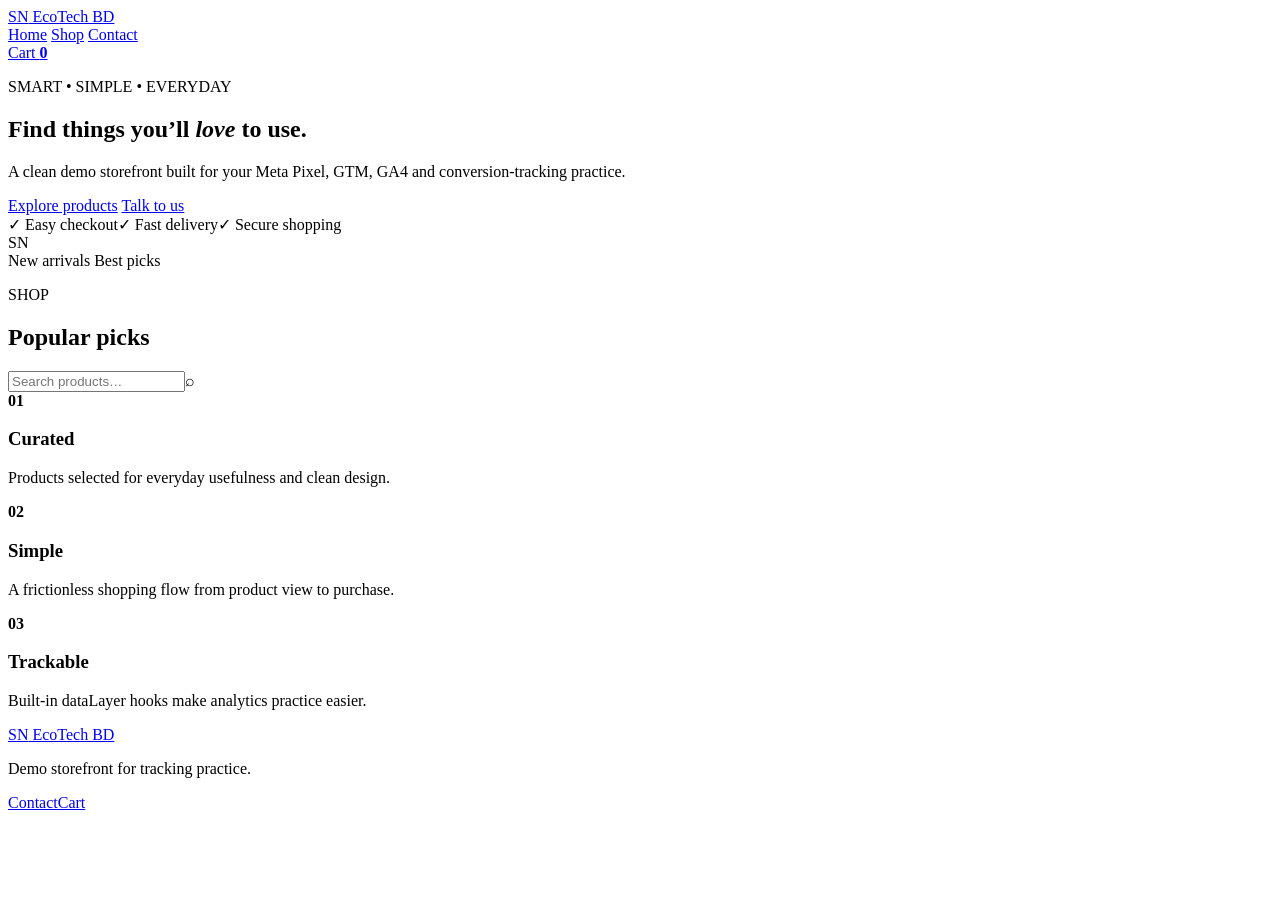
==== index.html @ 8756109b "Add files via upload" ====
<!doctype html>
<html lang="en">
<head>
  <meta charset="utf-8">
  <meta name="viewport" content="width=device-width,initial-scale=1">
  <title>EcoTech BD — Smart Finds for Everyday Life</title>
  <meta name="description" content="EcoTech BD practice e-commerce website for digital marketing and analytics tracking.">
  <link rel="stylesheet" href="assets/style.css">
  <!-- Add your GTM container snippet here later. -->
  <!-- Add Meta Pixel base code here later. -->
  <script>window.dataLayer = window.dataLayer || [];</script>
</head>
<body data-page="home">
<header class="site-header">
  <div class="container nav">
    <a class="logo" href="index.html"><span>SN</span> EcoTech BD</a>
    <nav>
      <a class="active" href="index.html">Home</a>
      <a href="#shop">Shop</a>
      <a href="contact.html">Contact</a>
    </nav>
    <a class="cart-link" href="cart.html">Cart <b id="cartCount">0</b></a>
  </div>
</header>

<main>
<section class="hero">
  <div class="container hero-grid">
    <div>
      <p class="eyebrow">SMART • SIMPLE • EVERYDAY</p>
      <h1>Find things you’ll <em>love</em> to use.</h1>
      <p class="hero-copy">A clean demo storefront built for your Meta Pixel, GTM, GA4 and conversion-tracking practice.</p>
      <div class="hero-actions">
        <a class="btn primary" href="#shop" data-track="hero_shop_click">Explore products</a>
        <a class="btn ghost" href="contact.html" data-track="hero_contact_click">Talk to us</a>
      </div>
      <div class="trust-row"><span>✓ Easy checkout</span><span>✓ Fast delivery</span><span>✓ Secure shopping</span></div>
    </div>
    <div class="hero-card">
      <div class="orb"></div>
      <div class="hero-product">SN</div>
      <span class="floating-tag tag-one">New arrivals</span>
      <span class="floating-tag tag-two">Best picks</span>
    </div>
  </div>
</section>

<section class="section" id="shop">
  <div class="container">
    <div class="section-head">
      <div><p class="eyebrow">SHOP</p><h2>Popular picks</h2></div>
      <div class="search"><input id="searchInput" type="search" placeholder="Search products…"><span>⌕</span></div>
    </div>
    <div id="productGrid" class="product-grid"></div>
  </div>
</section>

<section class="section muted">
  <div class="container feature-grid">
    <div class="feature"><strong>01</strong><h3>Curated</h3><p>Products selected for everyday usefulness and clean design.</p></div>
    <div class="feature"><strong>02</strong><h3>Simple</h3><p>A frictionless shopping flow from product view to purchase.</p></div>
    <div class="feature"><strong>03</strong><h3>Trackable</h3><p>Built-in dataLayer hooks make analytics practice easier.</p></div>
  </div>
</section>
</main>

<footer><div class="container footer"><div><a class="logo" href="index.html"><span>SN</span> EcoTech BD</a><p>Demo storefront for tracking practice.</p></div><div><a href="contact.html">Contact</a><a href="cart.html">Cart</a></div></div></footer>
<script src="assets/app.js"></script>
</body>
</html>
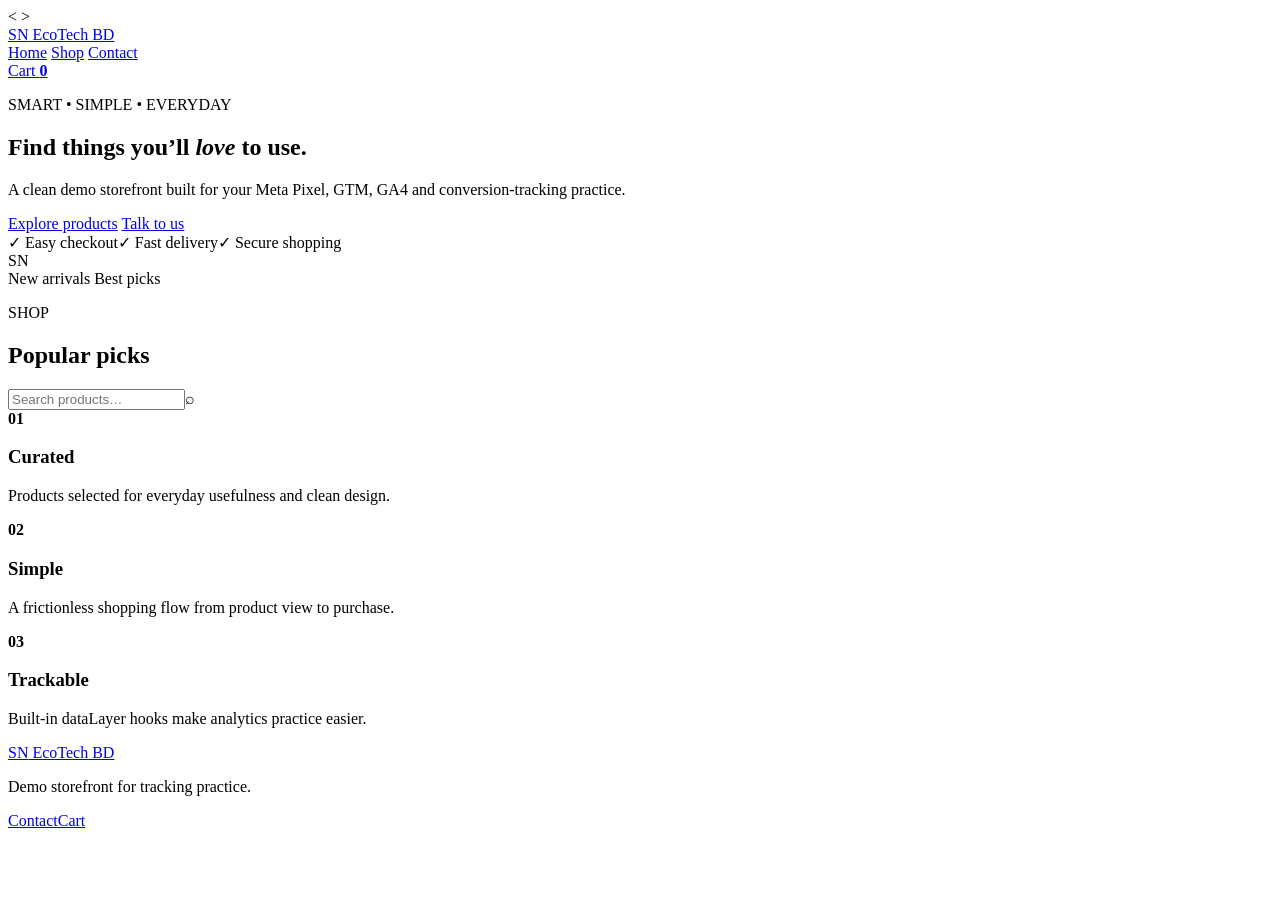
==== commit 8572005c: "Update index.html" ====
--- a/index.html
+++ b/index.html
@@ -6,7 +6,13 @@
   <title>EcoTech BD — Smart Finds for Everyday Life</title>
   <meta name="description" content="EcoTech BD practice e-commerce website for digital marketing and analytics tracking.">
   <link rel="stylesheet" href="assets/style.css">
-  <!-- Add your GTM container snippet here later. -->
+  <<!-- Google Tag Manager -->
+<script>(function(w,d,s,l,i){w[l]=w[l]||[];w[l].push({'gtm.start':
+new Date().getTime(),event:'gtm.js'});var f=d.getElementsByTagName(s)[0],
+j=d.createElement(s),dl=l!='dataLayer'?'&l='+l:'';j.async=true;j.src=
+'https://www.googletagmanager.com/gtm.js?id='+i+dl;f.parentNode.insertBefore(j,f);
+})(window,document,'script','dataLayer','GTM-MKR74QFQ');</script>
+<!-- End Google Tag Manager -->>
   <!-- Add Meta Pixel base code here later. -->
   <script>window.dataLayer = window.dataLayer || [];</script>
 </head>
@@ -67,4 +73,4 @@
 <footer><div class="container footer"><div><a class="logo" href="index.html"><span>SN</span> EcoTech BD</a><p>Demo storefront for tracking practice.</p></div><div><a href="contact.html">Contact</a><a href="cart.html">Cart</a></div></div></footer>
 <script src="assets/app.js"></script>
 </body>
-</html>+</html>
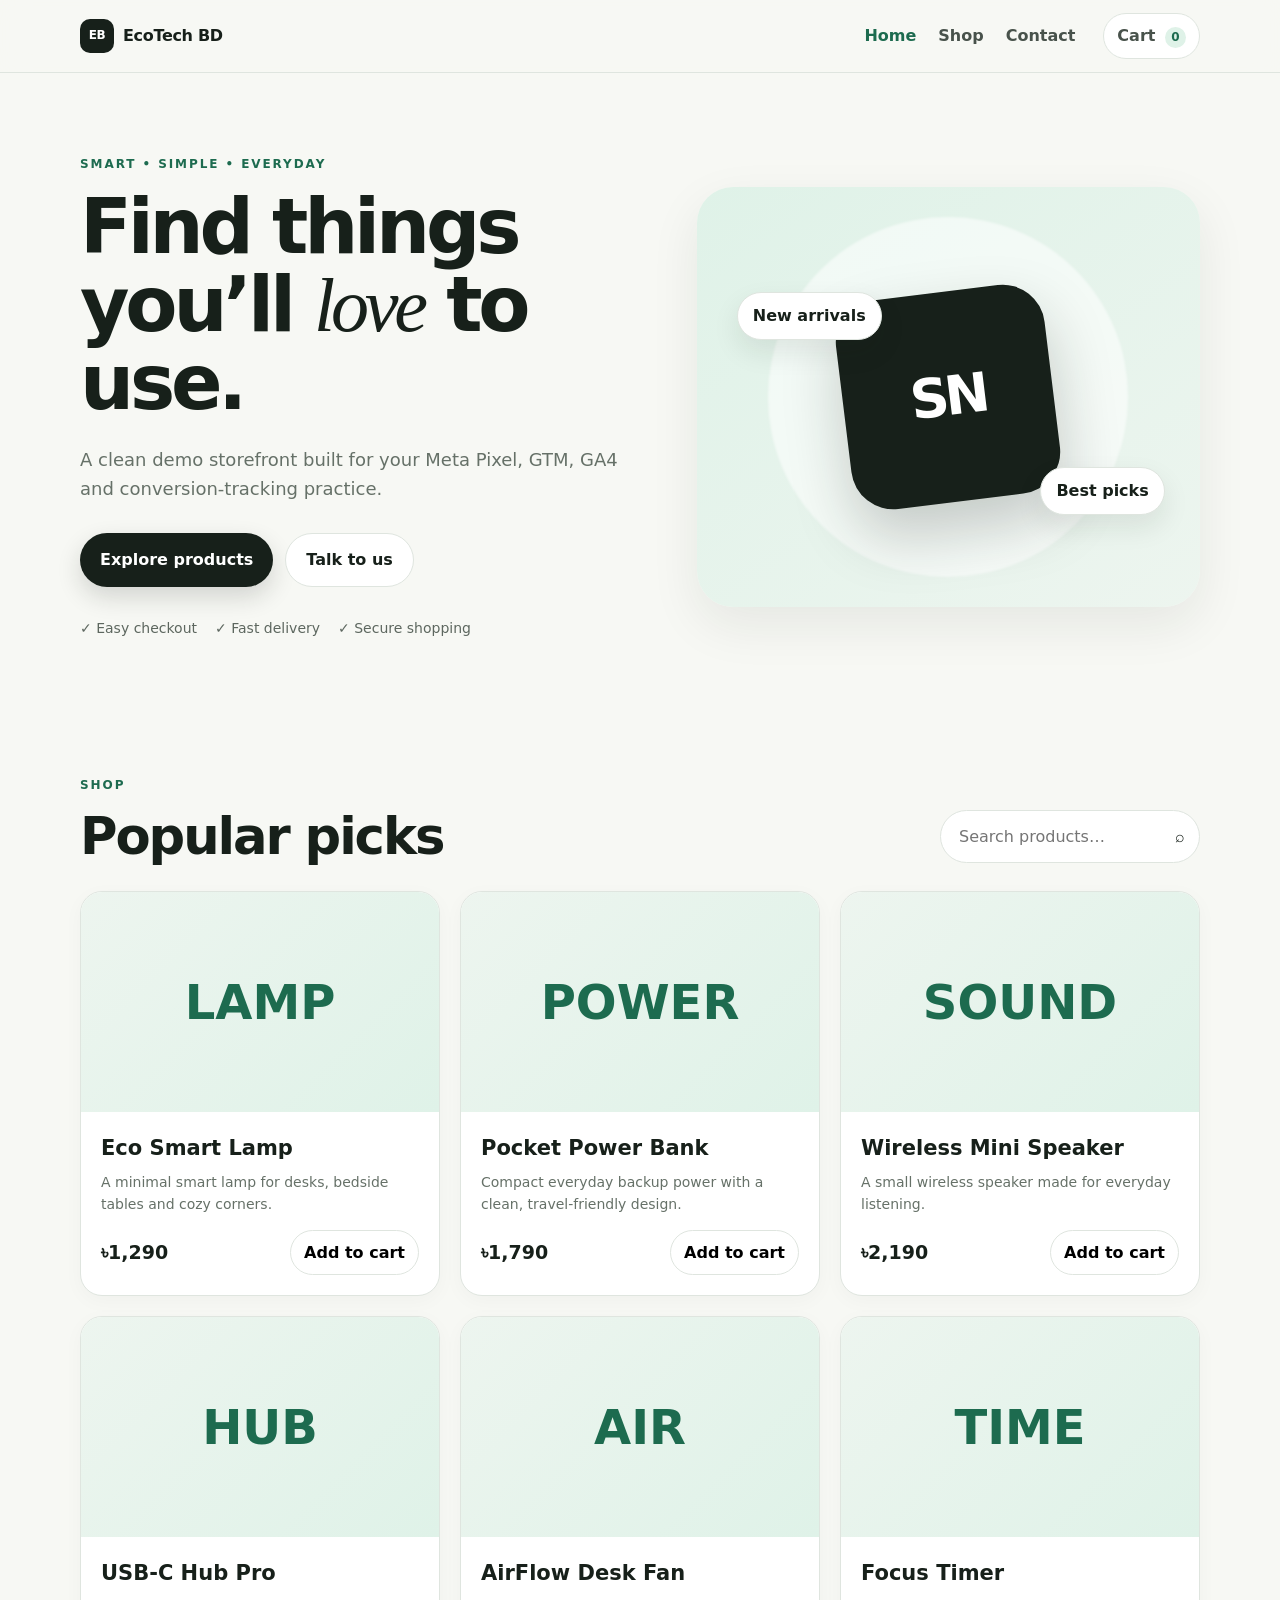
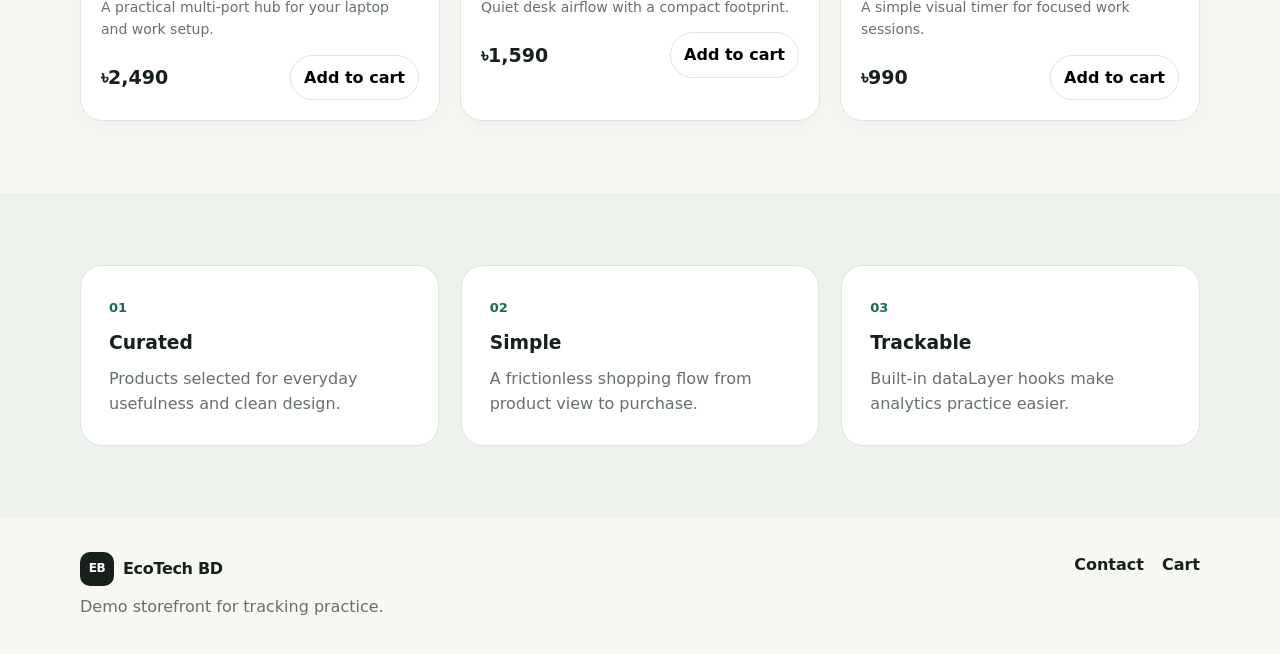
==== commit 632bf309: "Add files via upload" ====
--- a/index.html
+++ b/index.html
@@ -5,21 +5,15 @@
   <meta name="viewport" content="width=device-width,initial-scale=1">
   <title>EcoTech BD — Smart Finds for Everyday Life</title>
   <meta name="description" content="EcoTech BD practice e-commerce website for digital marketing and analytics tracking.">
-  <link rel="stylesheet" href="assets/style.css">
-  <<!-- Google Tag Manager -->
-<script>(function(w,d,s,l,i){w[l]=w[l]||[];w[l].push({'gtm.start':
-new Date().getTime(),event:'gtm.js'});var f=d.getElementsByTagName(s)[0],
-j=d.createElement(s),dl=l!='dataLayer'?'&l='+l:'';j.async=true;j.src=
-'https://www.googletagmanager.com/gtm.js?id='+i+dl;f.parentNode.insertBefore(j,f);
-})(window,document,'script','dataLayer','GTM-MKR74QFQ');</script>
-<!-- End Google Tag Manager -->>
+  <link rel="stylesheet" href="style.css">
+  <!-- Add your GTM container snippet here later. -->
   <!-- Add Meta Pixel base code here later. -->
   <script>window.dataLayer = window.dataLayer || [];</script>
 </head>
 <body data-page="home">
 <header class="site-header">
   <div class="container nav">
-    <a class="logo" href="index.html"><span>SN</span> EcoTech BD</a>
+    <a class="logo" href="index.html"><span>EB</span> EcoTech BD</a>
     <nav>
       <a class="active" href="index.html">Home</a>
       <a href="#shop">Shop</a>
@@ -70,7 +64,7 @@
 </section>
 </main>
 
-<footer><div class="container footer"><div><a class="logo" href="index.html"><span>SN</span> EcoTech BD</a><p>Demo storefront for tracking practice.</p></div><div><a href="contact.html">Contact</a><a href="cart.html">Cart</a></div></div></footer>
-<script src="assets/app.js"></script>
+<footer><div class="container footer"><div><a class="logo" href="index.html"><span>EB</span> EcoTech BD</a><p>Demo storefront for tracking practice.</p></div><div><a href="contact.html">Contact</a><a href="cart.html">Cart</a></div></div></footer>
+<script src="app.js"></script>
 </body>
-</html>
+</html>
--- a/style.css
+++ b/style.css
@@ -0,0 +1 @@
+:root{--bg:#f7f8f4;--card:#fff;--text:#17201a;--muted:#667168;--line:#dfe5df;--accent:#1d6b4f;--accent2:#dff2e8;--shadow:0 18px 50px rgba(23,32,26,.08);--radius:22px}*{box-sizing:border-box}html{scroll-behavior:smooth}body{margin:0;font-family:Inter,ui-sans-serif,system-ui,-apple-system,BlinkMacSystemFont,"Segoe UI",sans-serif;background:var(--bg);color:var(--text);line-height:1.6}a{color:inherit;text-decoration:none}button,input,textarea{font:inherit}.container{width:min(1120px,92%);margin:auto}.site-header{position:sticky;top:0;z-index:20;background:rgba(247,248,244,.92);backdrop-filter:blur(14px);border-bottom:1px solid var(--line)}.nav{min-height:72px;display:flex;align-items:center;gap:28px}.logo{font-weight:800;letter-spacing:-.02em;display:flex;align-items:center;gap:9px}.logo span{display:grid;place-items:center;width:34px;height:34px;border-radius:10px;background:var(--text);color:white;font-size:12px}.nav nav{display:flex;gap:22px;margin-left:auto}.nav nav a,.cart-link{font-weight:600;color:#48524b}.nav nav a:hover,.nav nav .active,.cart-link:hover{color:var(--accent)}.cart-link{padding:9px 13px;border:1px solid var(--line);border-radius:999px;background:white}.cart-link b{display:inline-grid;place-items:center;min-width:21px;height:21px;padding:0 5px;margin-left:4px;border-radius:999px;background:var(--accent2);color:var(--accent);font-size:12px}.hero{padding:82px 0 65px}.hero-grid{display:grid;grid-template-columns:1.05fr .95fr;gap:60px;align-items:center}.eyebrow{font-size:12px;letter-spacing:.16em;font-weight:800;color:var(--accent);margin:0 0 14px}.hero h1{font-size:clamp(44px,6vw,76px);line-height:1.02;letter-spacing:-.055em;margin:0 0 24px;max-width:720px}.hero h1 em{font-family:Georgia,serif;font-weight:400}.hero-copy{font-size:18px;color:var(--muted);max-width:620px}.hero-actions{display:flex;gap:12px;margin:30px 0}.btn{display:inline-flex;align-items:center;justify-content:center;border:0;border-radius:999px;padding:13px 20px;font-weight:800;cursor:pointer;transition:.2s transform,.2s box-shadow}.btn:hover{transform:translateY(-2px)}.btn.primary{background:var(--text);color:white;box-shadow:0 10px 25px rgba(23,32,26,.16)}.btn.ghost{background:white;border:1px solid var(--line)}.btn.wide{width:100%}.trust-row{display:flex;flex-wrap:wrap;gap:18px;color:#5d675f;font-size:14px}.hero-card{min-height:420px;border-radius:36px;background:linear-gradient(145deg,#dff2e8,#edf5ef);position:relative;overflow:hidden;box-shadow:var(--shadow);display:grid;place-items:center}.orb{position:absolute;width:360px;height:360px;border-radius:50%;background:rgba(255,255,255,.55);filter:blur(1px)}.hero-product{position:relative;width:210px;height:210px;border-radius:42px;background:var(--text);color:white;display:grid;place-items:center;font-size:54px;font-weight:900;letter-spacing:-.08em;box-shadow:0 28px 60px rgba(23,32,26,.22);transform:rotate(-7deg)}.floating-tag{position:absolute;background:white;border:1px solid var(--line);border-radius:999px;padding:10px 15px;font-weight:800;box-shadow:0 12px 28px rgba(23,32,26,.09)}.tag-one{top:25%;left:8%}.tag-two{right:7%;bottom:22%}.section{padding:72px 0}.section.muted{background:#eef2ed}.section-head{display:flex;justify-content:space-between;align-items:end;gap:25px;margin-bottom:28px}.section h1,.section h2{font-size:clamp(34px,4vw,52px);line-height:1.05;letter-spacing:-.04em;margin:0}.search{display:flex;align-items:center;gap:10px;background:white;border:1px solid var(--line);padding:4px 14px;border-radius:999px}.search input{border:0;outline:0;background:transparent;padding:9px 4px;width:210px}.product-grid{display:grid;grid-template-columns:repeat(3,1fr);gap:20px}.product-card{background:white;border:1px solid var(--line);border-radius:var(--radius);overflow:hidden;box-shadow:0 5px 20px rgba(23,32,26,.03)}.product-art{height:220px;background:linear-gradient(135deg,#edf5ef,#dff2e8);display:grid;place-items:center;font-size:48px;font-weight:900;color:var(--accent)}.product-body{padding:20px}.product-body h3{margin:0 0 5px;font-size:21px}.product-body p{margin:0 0 14px;color:var(--muted);font-size:14px}.price-row{display:flex;align-items:center;justify-content:space-between;gap:12px}.price{font-weight:900;font-size:19px}.small-btn{border:1px solid var(--line);background:white;border-radius:999px;padding:9px 13px;font-weight:800;cursor:pointer}.small-btn:hover{background:var(--accent2)}.feature-grid{display:grid;grid-template-columns:repeat(3,1fr);gap:22px}.feature{padding:28px;background:white;border:1px solid var(--line);border-radius:var(--radius)}.feature strong{color:var(--accent);font-size:13px}.feature h3{margin:8px 0}.feature p{color:var(--muted);margin:0}.footer{padding:34px 0;display:flex;justify-content:space-between;gap:30px}.footer p{color:var(--muted);margin:8px 0 0}.footer>div:last-child{display:flex;gap:18px;font-weight:700}.narrow{max-width:760px}.detail{display:grid;grid-template-columns:1fr 1fr;gap:50px;align-items:center}.detail-art{min-height:430px;border-radius:32px;background:linear-gradient(135deg,#edf5ef,#dff2e8);display:grid;place-items:center;font-size:80px;font-weight:900;color:var(--accent)}.detail h1{font-size:clamp(38px,5vw,60px);line-height:1.05;letter-spacing:-.04em;margin:0 0 12px}.detail p{color:var(--muted)}.form-card{background:white;border:1px solid var(--line);border-radius:var(--radius);padding:28px;box-shadow:var(--shadow);display:grid;gap:18px}label{display:grid;gap:7px;font-weight:750;font-size:14px}input,textarea{width:100%;border:1px solid var(--line);border-radius:12px;padding:12px 13px;outline:none;background:#fff}input:focus,textarea:focus{border-color:var(--accent);box-shadow:0 0 0 3px rgba(29,107,79,.1)}.two{display:grid;grid-template-columns:1fr 1fr;gap:15px}fieldset{border:1px solid var(--line);border-radius:14px;padding:14px;display:grid;gap:8px}.radio{display:flex;align-items:center;display:flex;gap:8px;font-weight:600}.radio input{width:auto}.form-note{font-size:13px;color:var(--muted);margin:0}.checkout-summary,.cart-box{background:white;border:1px solid var(--line);border-radius:var(--radius);padding:22px;margin:22px 0}.cart-row{display:flex;justify-content:space-between;gap:15px;padding:14px 0;border-bottom:1px solid var(--line)}.cart-row:last-child{border-bottom:0}.cart-actions{display:flex;gap:10px;margin-top:18px}.success{text-align:center}.success-icon{width:70px;height:70px;border-radius:50%;display:grid;place-items:center;background:var(--accent2);color:var(--accent);font-size:30px;font-weight:900;margin:0 auto 20px}.contact-grid{display:grid;grid-template-columns:1fr 1fr;gap:50px;align-items:start}.contact-points{display:grid;gap:14px;margin-top:30px}.contact-points div{display:grid}.contact-points span{color:var(--muted)}.empty{text-align:center;padding:30px;color:var(--muted)}@media(max-width:800px){.nav{gap:12px}.nav nav{gap:10px}.hero-grid,.detail,.contact-grid{grid-template-columns:1fr}.hero{padding-top:50px}.hero-card{min-height:320px}.product-grid,.feature-grid{grid-template-columns:1fr 1fr}.section-head{align-items:start;flex-direction:column}.search{width:100%}.search input{width:100%}}@media(max-width:560px){.nav nav{display:none}.product-grid,.feature-grid,.two{grid-template-columns:1fr}.hero h1{font-size:48px}.footer{flex-direction:column}.hero-card{min-height:270px}.detail-art{min-height:280px}}
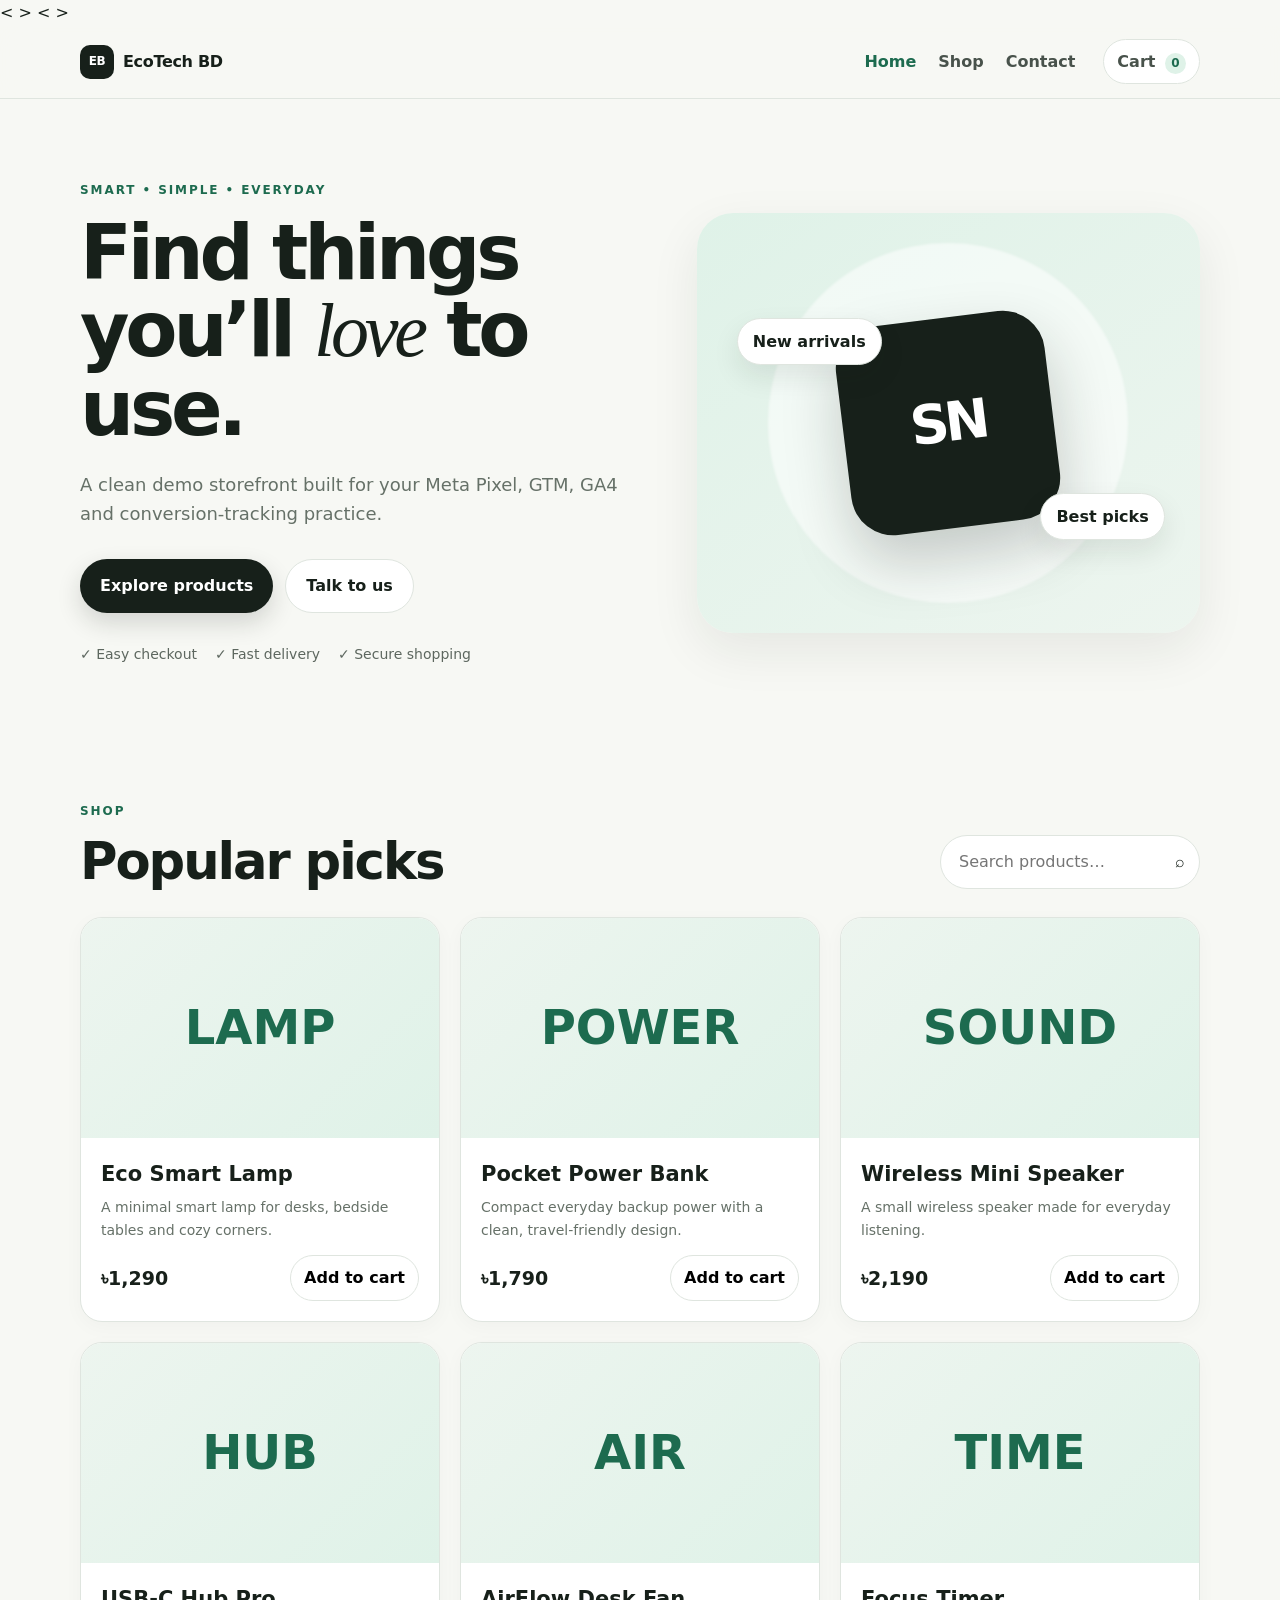
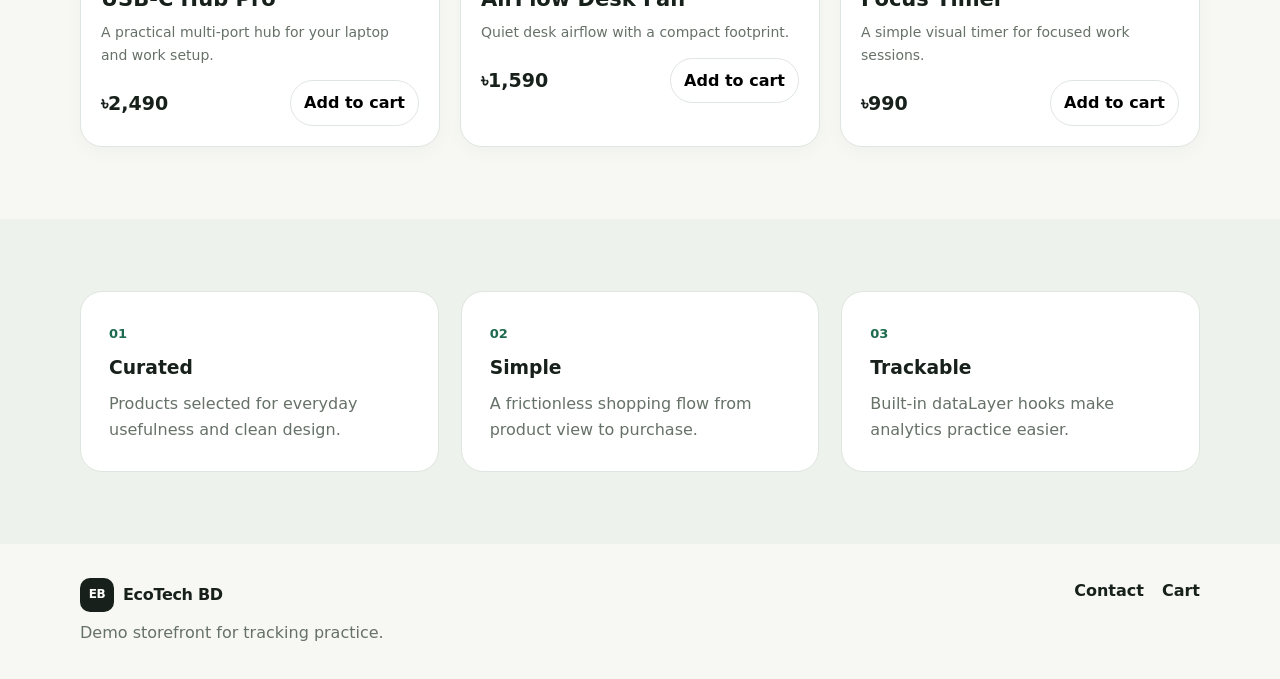
==== commit f91c75b1: "Update index.html" ====
--- a/index.html
+++ b/index.html
@@ -6,11 +6,39 @@
   <title>EcoTech BD — Smart Finds for Everyday Life</title>
   <meta name="description" content="EcoTech BD practice e-commerce website for digital marketing and analytics tracking.">
   <link rel="stylesheet" href="style.css">
-  <!-- Add your GTM container snippet here later. -->
-  <!-- Add Meta Pixel base code here later. -->
+  <<!-- Google Tag Manager -->
+<script>(function(w,d,s,l,i){w[l]=w[l]||[];w[l].push({'gtm.start':
+new Date().getTime(),event:'gtm.js'});var f=d.getElementsByTagName(s)[0],
+j=d.createElement(s),dl=l!='dataLayer'?'&l='+l:'';j.async=true;j.src=
+'https://www.googletagmanager.com/gtm.js?id='+i+dl;f.parentNode.insertBefore(j,f);
+})(window,document,'script','dataLayer','GTM-MKR74QFQ');</script>
+<!-- End Google Tag Manager -->>
+  <<!-- Meta Pixel Code -->
+<script>
+!function(f,b,e,v,n,t,s)
+{if(f.fbq)return;n=f.fbq=function(){n.callMethod?
+n.callMethod.apply(n,arguments):n.queue.push(arguments)};
+if(!f._fbq)f._fbq=n;n.push=n;n.loaded=!0;n.version='2.0';
+n.queue=[];t=b.createElement(e);t.async=!0;
+t.src=v;s=b.getElementsByTagName(e)[0];
+s.parentNode.insertBefore(t,s)}(window, document,'script',
+'https://connect.facebook.net/en_US/fbevents.js');
+
+fbq('init', '1103622548691103');
+fbq('track', 'PageView');
+</script>
+
+<noscript>
+<img height="1" width="1" style="display:none"
+src="https://www.facebook.com/tr?id=1103622548691103&ev=PageView&noscript=1"/>
+</noscript>
+<!-- End Meta Pixel Code -->>
   <script>window.dataLayer = window.dataLayer || [];</script>
 </head>
-<body data-page="home">
+<body data-page="home"><!-- Google Tag Manager (noscript) -->
+<noscript><iframe src="https://www.googletagmanager.com/ns.html?id=GTM-MKR74QFQ"
+height="0" width="0" style="display:none;visibility:hidden"></iframe></noscript>
+<!-- End Google Tag Manager (noscript) -->
 <header class="site-header">
   <div class="container nav">
     <a class="logo" href="index.html"><span>EB</span> EcoTech BD</a>
@@ -67,4 +95,4 @@
 <footer><div class="container footer"><div><a class="logo" href="index.html"><span>EB</span> EcoTech BD</a><p>Demo storefront for tracking practice.</p></div><div><a href="contact.html">Contact</a><a href="cart.html">Cart</a></div></div></footer>
 <script src="app.js"></script>
 </body>
-</html>+</html>
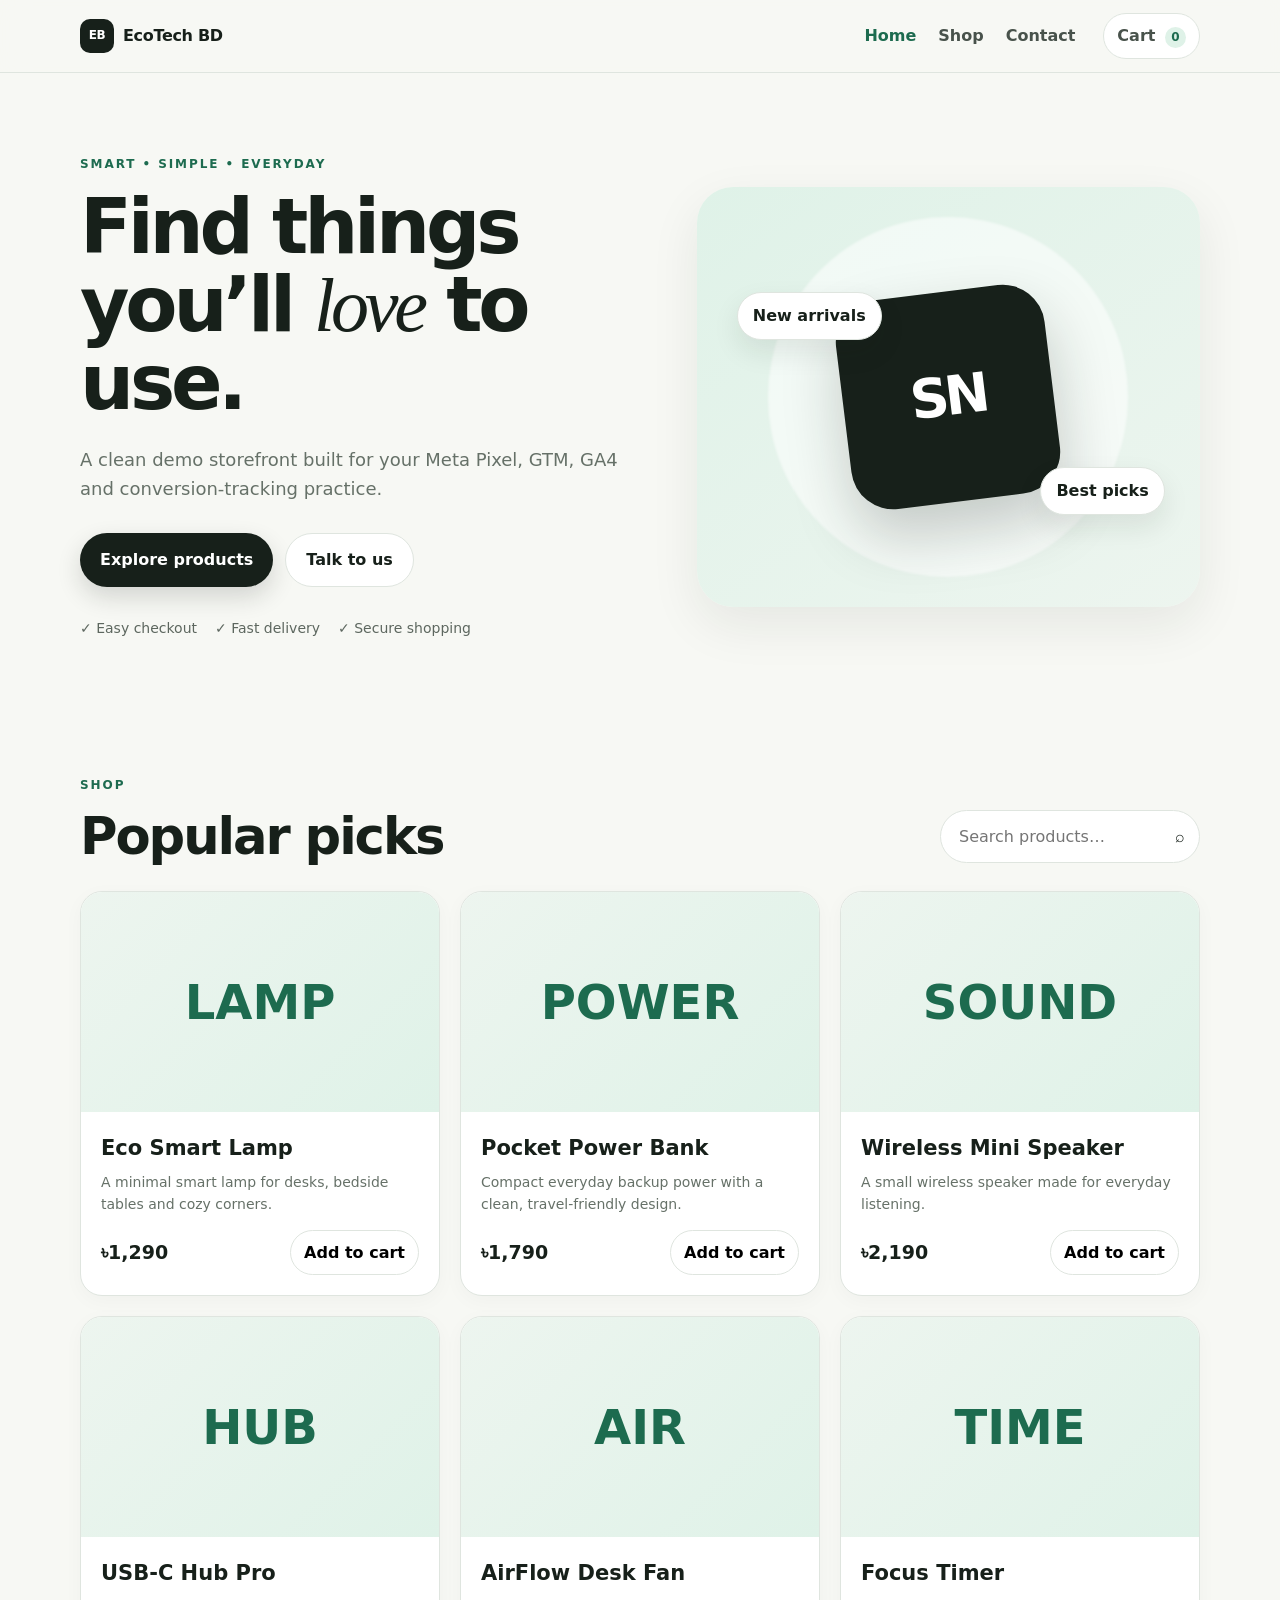
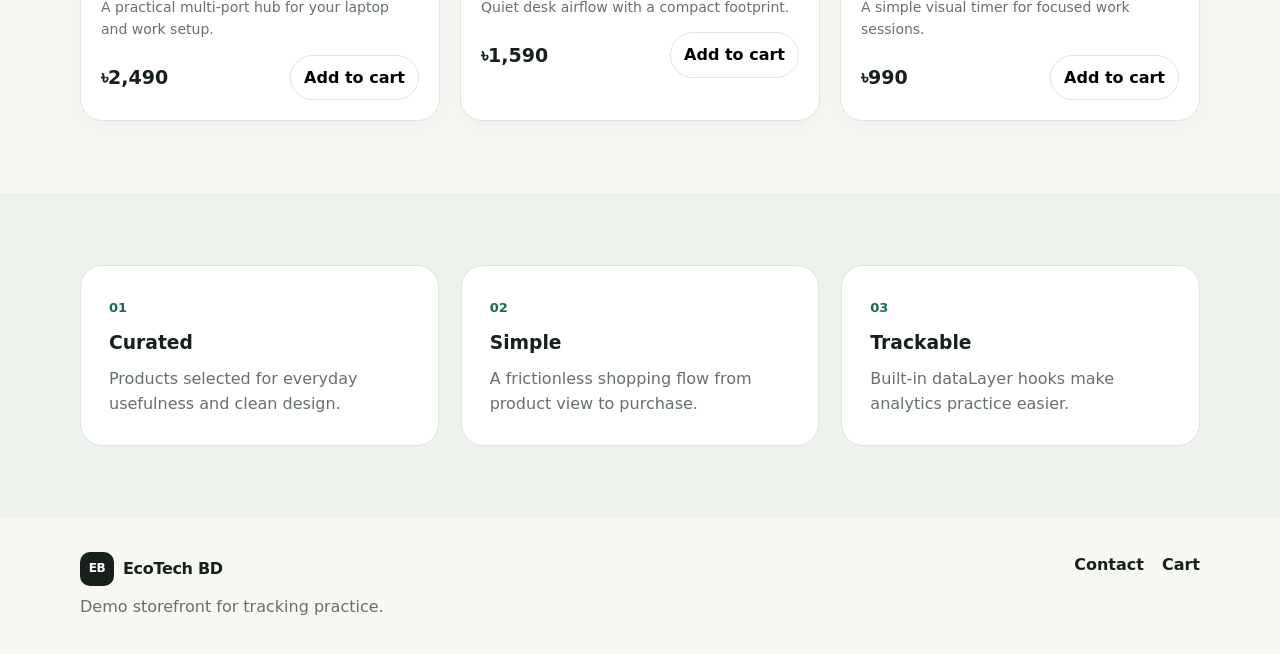
==== commit 7917eceb: "Update index.html" ====
--- a/index.html
+++ b/index.html
@@ -6,14 +6,14 @@
   <title>EcoTech BD — Smart Finds for Everyday Life</title>
   <meta name="description" content="EcoTech BD practice e-commerce website for digital marketing and analytics tracking.">
   <link rel="stylesheet" href="style.css">
-  <<!-- Google Tag Manager -->
+  <!-- Google Tag Manager -->
 <script>(function(w,d,s,l,i){w[l]=w[l]||[];w[l].push({'gtm.start':
 new Date().getTime(),event:'gtm.js'});var f=d.getElementsByTagName(s)[0],
 j=d.createElement(s),dl=l!='dataLayer'?'&l='+l:'';j.async=true;j.src=
 'https://www.googletagmanager.com/gtm.js?id='+i+dl;f.parentNode.insertBefore(j,f);
 })(window,document,'script','dataLayer','GTM-MKR74QFQ');</script>
-<!-- End Google Tag Manager -->>
-  <<!-- Meta Pixel Code -->
+<!-- End Google Tag Manager -->
+  <!-- Meta Pixel Code -->
 <script>
 !function(f,b,e,v,n,t,s)
 {if(f.fbq)return;n=f.fbq=function(){n.callMethod?
@@ -32,7 +32,7 @@
 <img height="1" width="1" style="display:none"
 src="https://www.facebook.com/tr?id=1103622548691103&ev=PageView&noscript=1"/>
 </noscript>
-<!-- End Meta Pixel Code -->>
+<!-- End Meta Pixel Code -->
   <script>window.dataLayer = window.dataLayer || [];</script>
 </head>
 <body data-page="home"><!-- Google Tag Manager (noscript) -->
